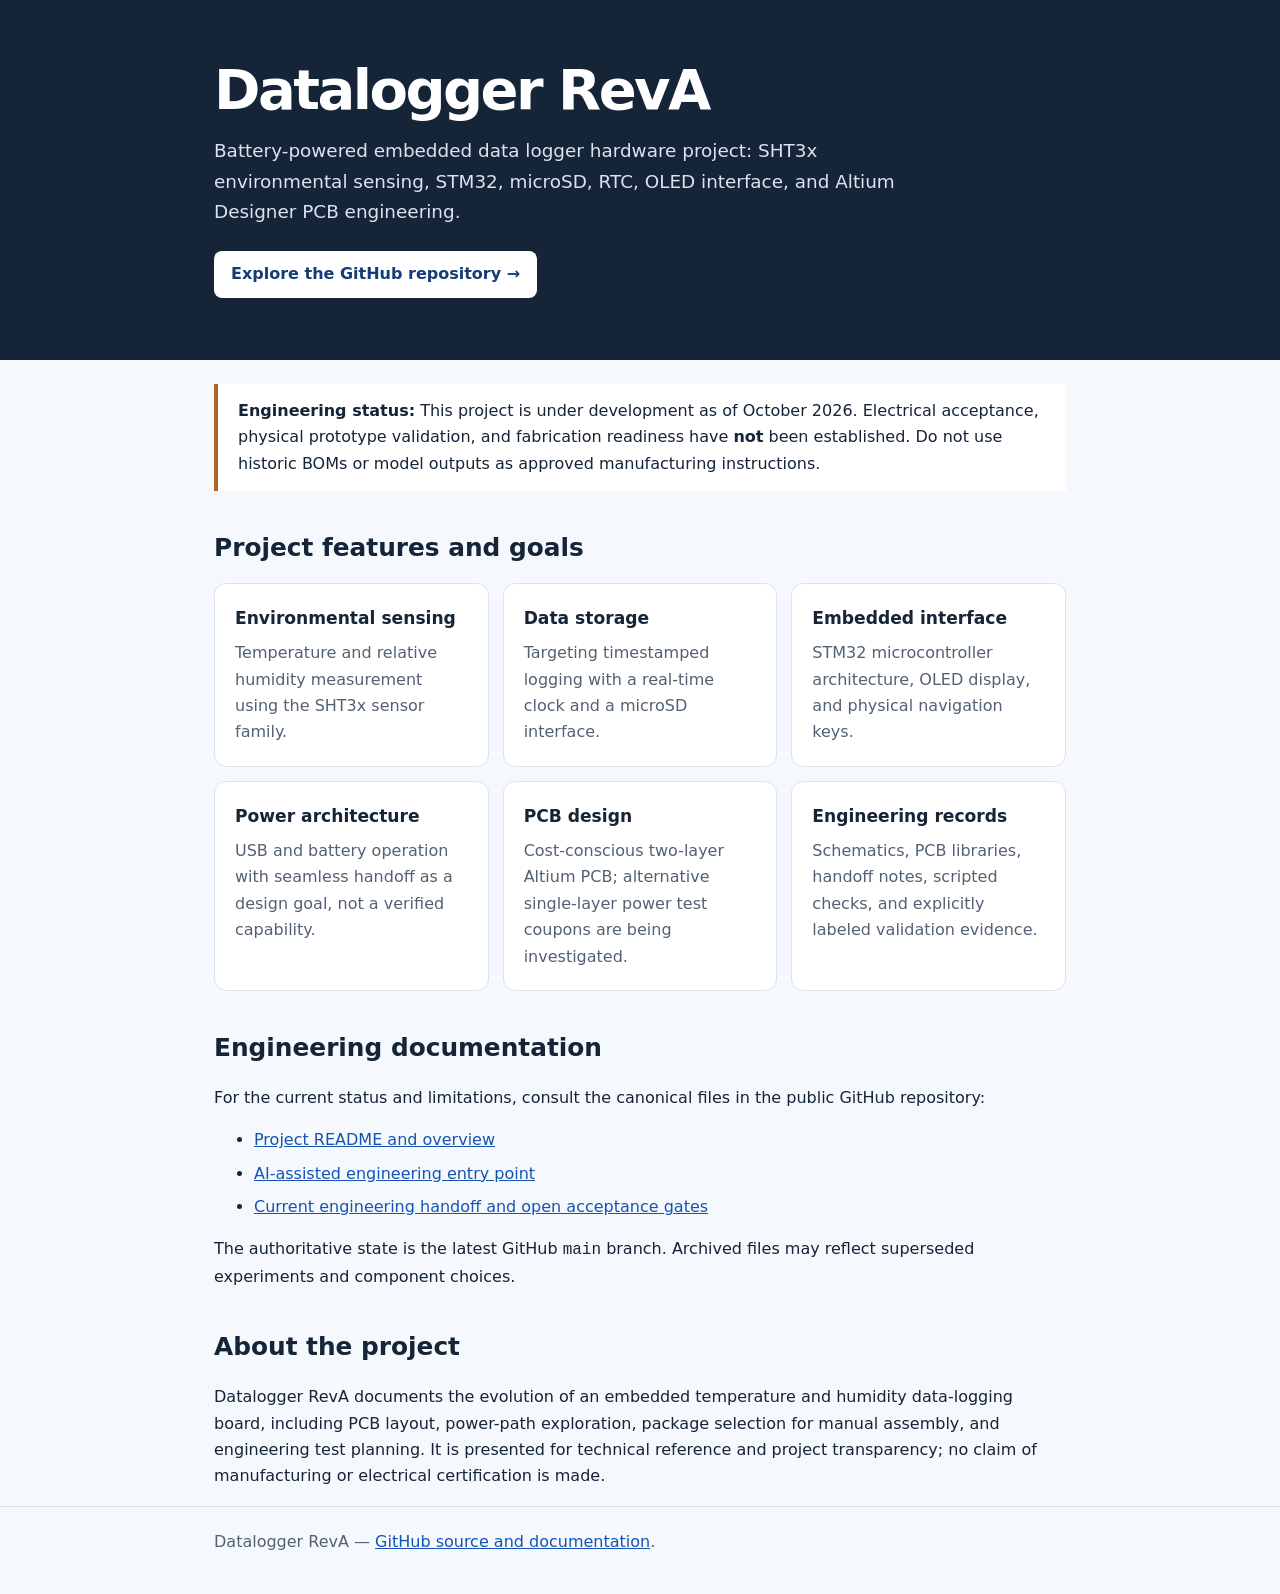
==== docs/index.html @ c2dd4429 "docs: add SEO-ready GitHub Pages project landing page" ====
<!doctype html>
<html lang="en">
<head>
  <meta charset="utf-8">
  <meta name="viewport" content="width=device-width, initial-scale=1">
  <title>Datalogger RevA | Altium STM32 Data Logger & PCB Project</title>
  <meta name="description" content="Datalogger RevA is an in-development battery-powered STM32 data logger hardware project featuring SHT3x temperature and humidity sensing, microSD logging, OLED, RTC, and Altium PCB design.">
  <meta name="robots" content="index,follow">
  <link rel="canonical" href="https://mohammadhpp.github.io/Datalogger-RevA/">
  <meta property="og:type" content="website">
  <meta property="og:title" content="Datalogger RevA — Embedded Data Logger Hardware Project">
  <meta property="og:description" content="Explore the Datalogger RevA Altium design, schematic, PCB and engineering documentation. Work in progress; hardware validation is pending.">
  <meta property="og:url" content="https://mohammadhpp.github.io/Datalogger-RevA/">
  <meta name="theme-color" content="#152437">
  <style>
    :root { color-scheme: light; --ink:#152437; --muted:#526173; --blue:#1554b2; --border:#dce3ea; --bg:#f5f8fc; }
    * { box-sizing:border-box; } body { margin:0; background:var(--bg); color:var(--ink); font:16px/1.65 system-ui,-apple-system,Segoe UI,sans-serif; }
    .wrap { max-width:900px; padding:0 24px; margin:0 auto; }
    header { background:var(--ink); color:#fff; padding:58px 0 62px; }
    h1 { font-size:clamp(2.15rem,5vw,3.5rem); letter-spacing:-.045em; line-height:1.15; margin:0 0 14px; }
    header p { color:#d9e4f2; max-width:710px; font-size:1.15rem; margin:0 0 24px; }
    .cta { display:inline-block; background:white; color:#163c78; text-decoration:none; font-weight:700; border-radius:8px; padding:10px 17px; }
    main { padding:42px 0 68px; } h2 { font-size:1.55rem; margin:37px 0 14px; }
    .grid { display:grid; grid-template-columns:repeat(auto-fit,minmax(240px,1fr)); gap:14px; }
    .tile { background:white; border:1px solid var(--border); padding:20px; border-radius:12px; }
    .tile h3 { font-size:1.07rem; margin:0 0 8px; }
    .tile p { margin:0; color:var(--muted); }
    .notice { border-left:4px solid #ad6622; padding:14px 20px; background:#fff; margin:24px 0; }
    a { color:var(--blue); } a:focus-visible { outline:3px solid #ef9e36; outline-offset:3px; }
    li { margin:7px 0; }
    footer { color:var(--muted); border-top:1px solid var(--border); padding:22px 0 40px; }
  </style>
</head>
<body>
  <header>
    <div class="wrap">
      <h1>Datalogger RevA</h1>
      <p>Battery-powered embedded data logger hardware project: SHT3x environmental sensing, STM32, microSD, RTC, OLED interface, and Altium Designer PCB engineering.</p>
      <a class="cta" href="https://github.com/mohammadhpp/Datalogger-RevA">Explore the GitHub repository &rarr;</a>
    </div>
  </header>
  <main class="wrap">
    <div class="notice"><strong>Engineering status:</strong> This project is under development as of October 2026. Electrical acceptance, physical prototype validation, and fabrication readiness have <strong>not</strong> been established. Do not use historic BOMs or model outputs as approved manufacturing instructions.</div>
    <section aria-labelledby="features">
      <h2 id="features">Project features and goals</h2>
      <div class="grid">
        <div class="tile"><h3>Environmental sensing</h3><p>Temperature and relative humidity measurement using the SHT3x sensor family.</p></div>
        <div class="tile"><h3>Data storage</h3><p>Targeting timestamped logging with a real-time clock and a microSD interface.</p></div>
        <div class="tile"><h3>Embedded interface</h3><p>STM32 microcontroller architecture, OLED display, and physical navigation keys.</p></div>
        <div class="tile"><h3>Power architecture</h3><p>USB and battery operation with seamless handoff as a design goal, not a verified capability.</p></div>
        <div class="tile"><h3>PCB design</h3><p>Cost-conscious two-layer Altium PCB; alternative single-layer power test coupons are being investigated.</p></div>
        <div class="tile"><h3>Engineering records</h3><p>Schematics, PCB libraries, handoff notes, scripted checks, and explicitly labeled validation evidence.</p></div>
      </div>
    </section>
    <section aria-labelledby="docs">
      <h2 id="docs">Engineering documentation</h2>
      <p>For the current status and limitations, consult the canonical files in the public GitHub repository:</p>
      <ul>
        <li><a href="https://github.com/mohammadhpp/Datalogger-RevA/blob/main/README.md">Project README and overview</a></li>
        <li><a href="https://github.com/mohammadhpp/Datalogger-RevA/blob/main/AI_START_HERE.md">AI-assisted engineering entry point</a></li>
        <li><a href="https://github.com/mohammadhpp/Datalogger-RevA/blob/main/AI_CONTINUITY/CURRENT_HANDOFF.md">Current engineering handoff and open acceptance gates</a></li>
      </ul>
      <p>The authoritative state is the latest GitHub <code>main</code> branch. Archived files may reflect superseded experiments and component choices.</p>
    </section>
    <section aria-labelledby="about">
      <h2 id="about">About the project</h2>
      <p>Datalogger RevA documents the evolution of an embedded temperature and humidity data-logging board, including PCB layout, power-path exploration, package selection for manual assembly, and engineering test planning. It is presented for technical reference and project transparency; no claim of manufacturing or electrical certification is made.</p>
    </section>
  </main>
  <footer><div class="wrap">Datalogger RevA &mdash; <a href="https://github.com/mohammadhpp/Datalogger-RevA">GitHub source and documentation</a>.</div></footer>
</body>
</html>
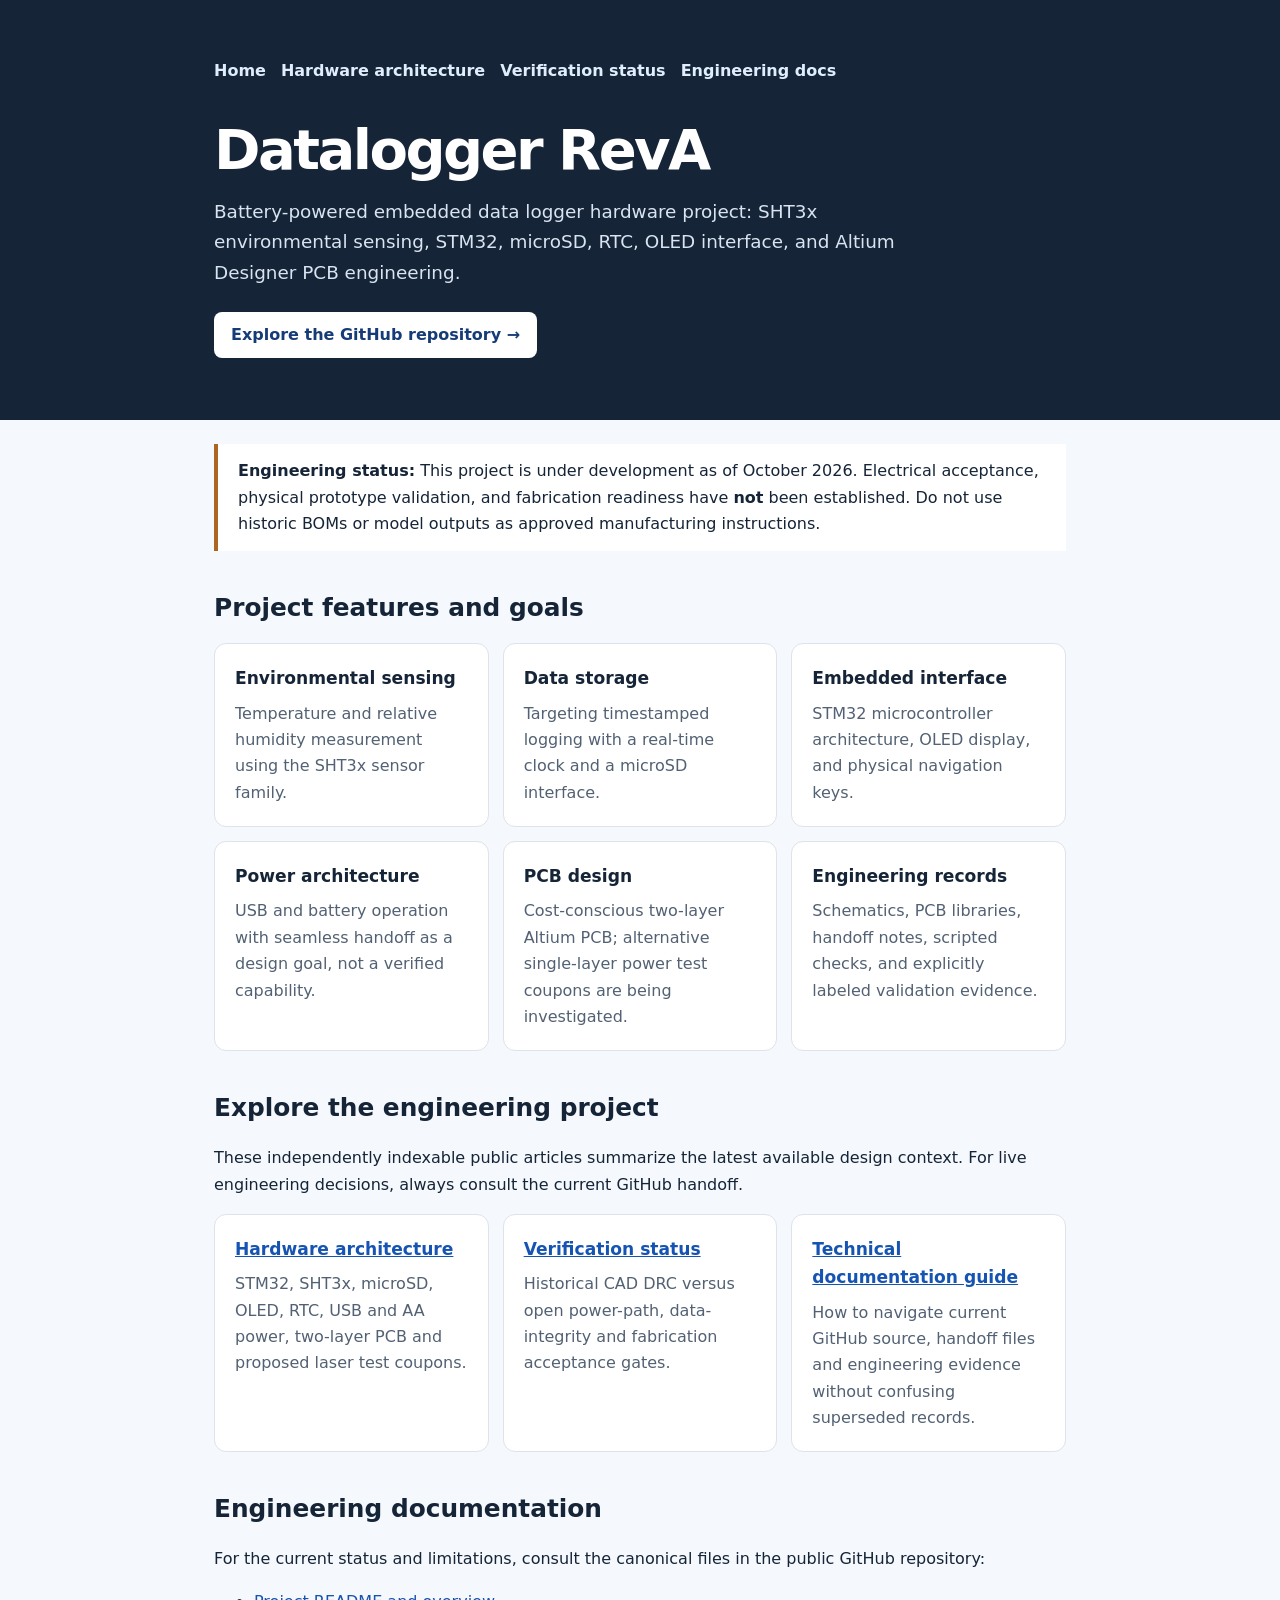
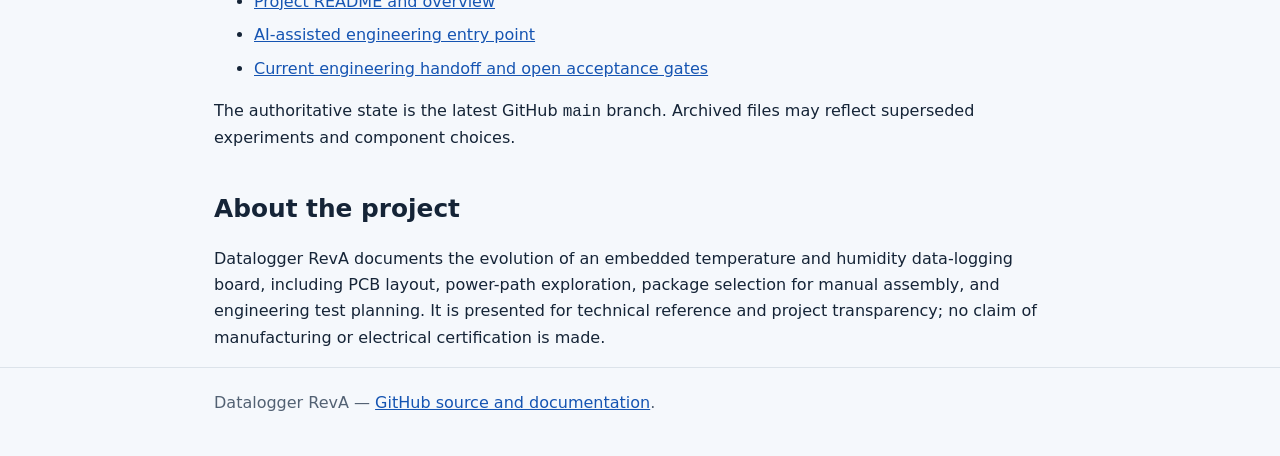
==== commit 09928509: "docs: link new technical guides from Pages homepage" ====
--- a/docs/index.html
+++ b/docs/index.html
@@ -29,11 +29,13 @@
     a { color:var(--blue); } a:focus-visible { outline:3px solid #ef9e36; outline-offset:3px; }
     li { margin:7px 0; }
     footer { color:var(--muted); border-top:1px solid var(--border); padding:22px 0 40px; }
+  .pagenav{display:flex;flex-wrap:wrap;gap:15px;margin-bottom:34px}.pagenav a{color:#e0edfd;font-weight:700;text-decoration:none}.pagenav a:hover{text-decoration:underline}.pagenav a:focus-visible{outline:3px solid #faad45} 
   </style>
 </head>
 <body>
   <header>
     <div class="wrap">
+      <nav aria-label="Project sections" class="pagenav"><a href="./">Home</a><a href="hardware.html">Hardware architecture</a><a href="validation.html">Verification status</a><a href="documentation.html">Engineering docs</a></nav>
       <h1>Datalogger RevA</h1>
       <p>Battery-powered embedded data logger hardware project: SHT3x environmental sensing, STM32, microSD, RTC, OLED interface, and Altium Designer PCB engineering.</p>
       <a class="cta" href="https://github.com/mohammadhpp/Datalogger-RevA">Explore the GitHub repository &rarr;</a>
@@ -50,6 +52,14 @@
         <div class="tile"><h3>Power architecture</h3><p>USB and battery operation with seamless handoff as a design goal, not a verified capability.</p></div>
         <div class="tile"><h3>PCB design</h3><p>Cost-conscious two-layer Altium PCB; alternative single-layer power test coupons are being investigated.</p></div>
         <div class="tile"><h3>Engineering records</h3><p>Schematics, PCB libraries, handoff notes, scripted checks, and explicitly labeled validation evidence.</p></div>
+      </div>
+    </section>
+    <section aria-labelledby="guides"><h2 id="guides">Explore the engineering project</h2>
+      <p>These independently indexable public articles summarize the latest available design context. For live engineering decisions, always consult the current GitHub handoff.</p>
+      <div class="grid">
+        <div class="tile"><h3><a href="hardware.html">Hardware architecture</a></h3><p>STM32, SHT3x, microSD, OLED, RTC, USB and AA power, two-layer PCB and proposed laser test coupons.</p></div>
+        <div class="tile"><h3><a href="validation.html">Verification status</a></h3><p>Historical CAD DRC versus open power-path, data-integrity and fabrication acceptance gates.</p></div>
+        <div class="tile"><h3><a href="documentation.html">Technical documentation guide</a></h3><p>How to navigate current GitHub source, handoff files and engineering evidence without confusing superseded records.</p></div>
       </div>
     </section>
     <section aria-labelledby="docs">
